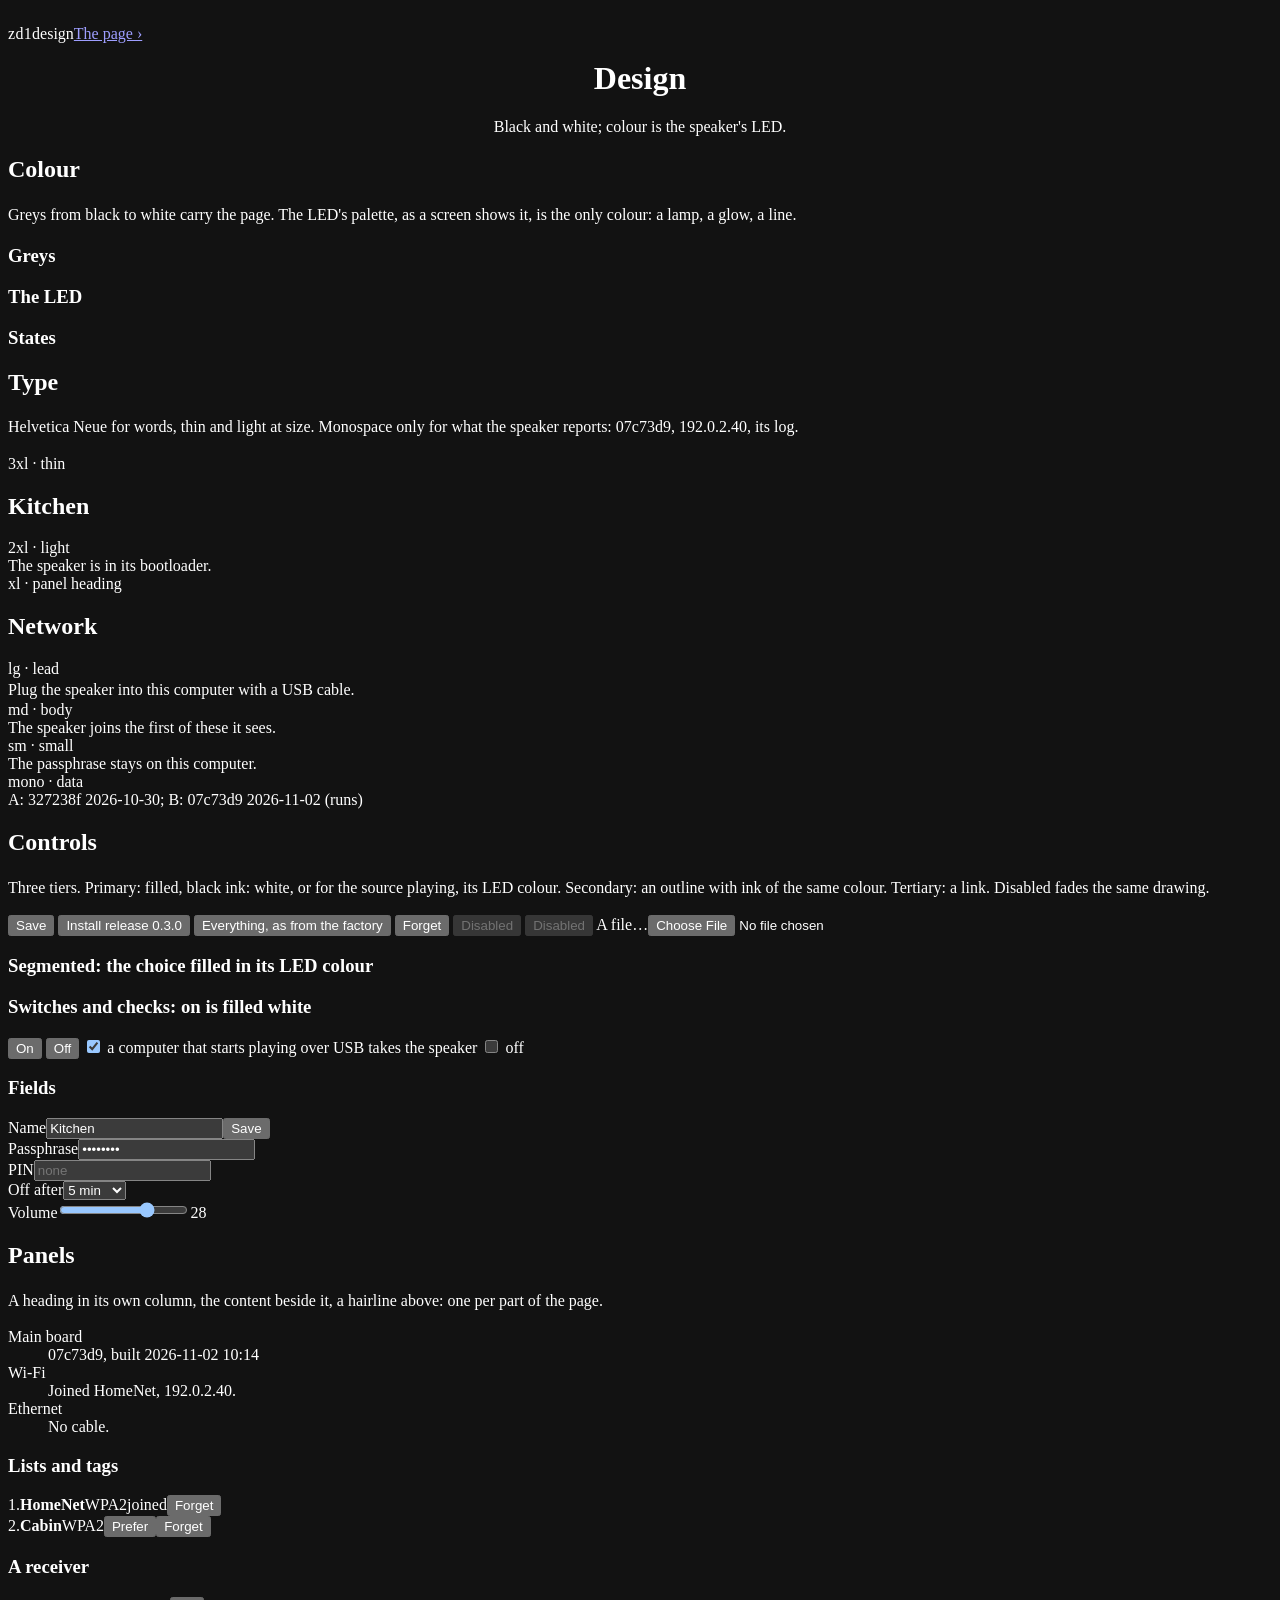
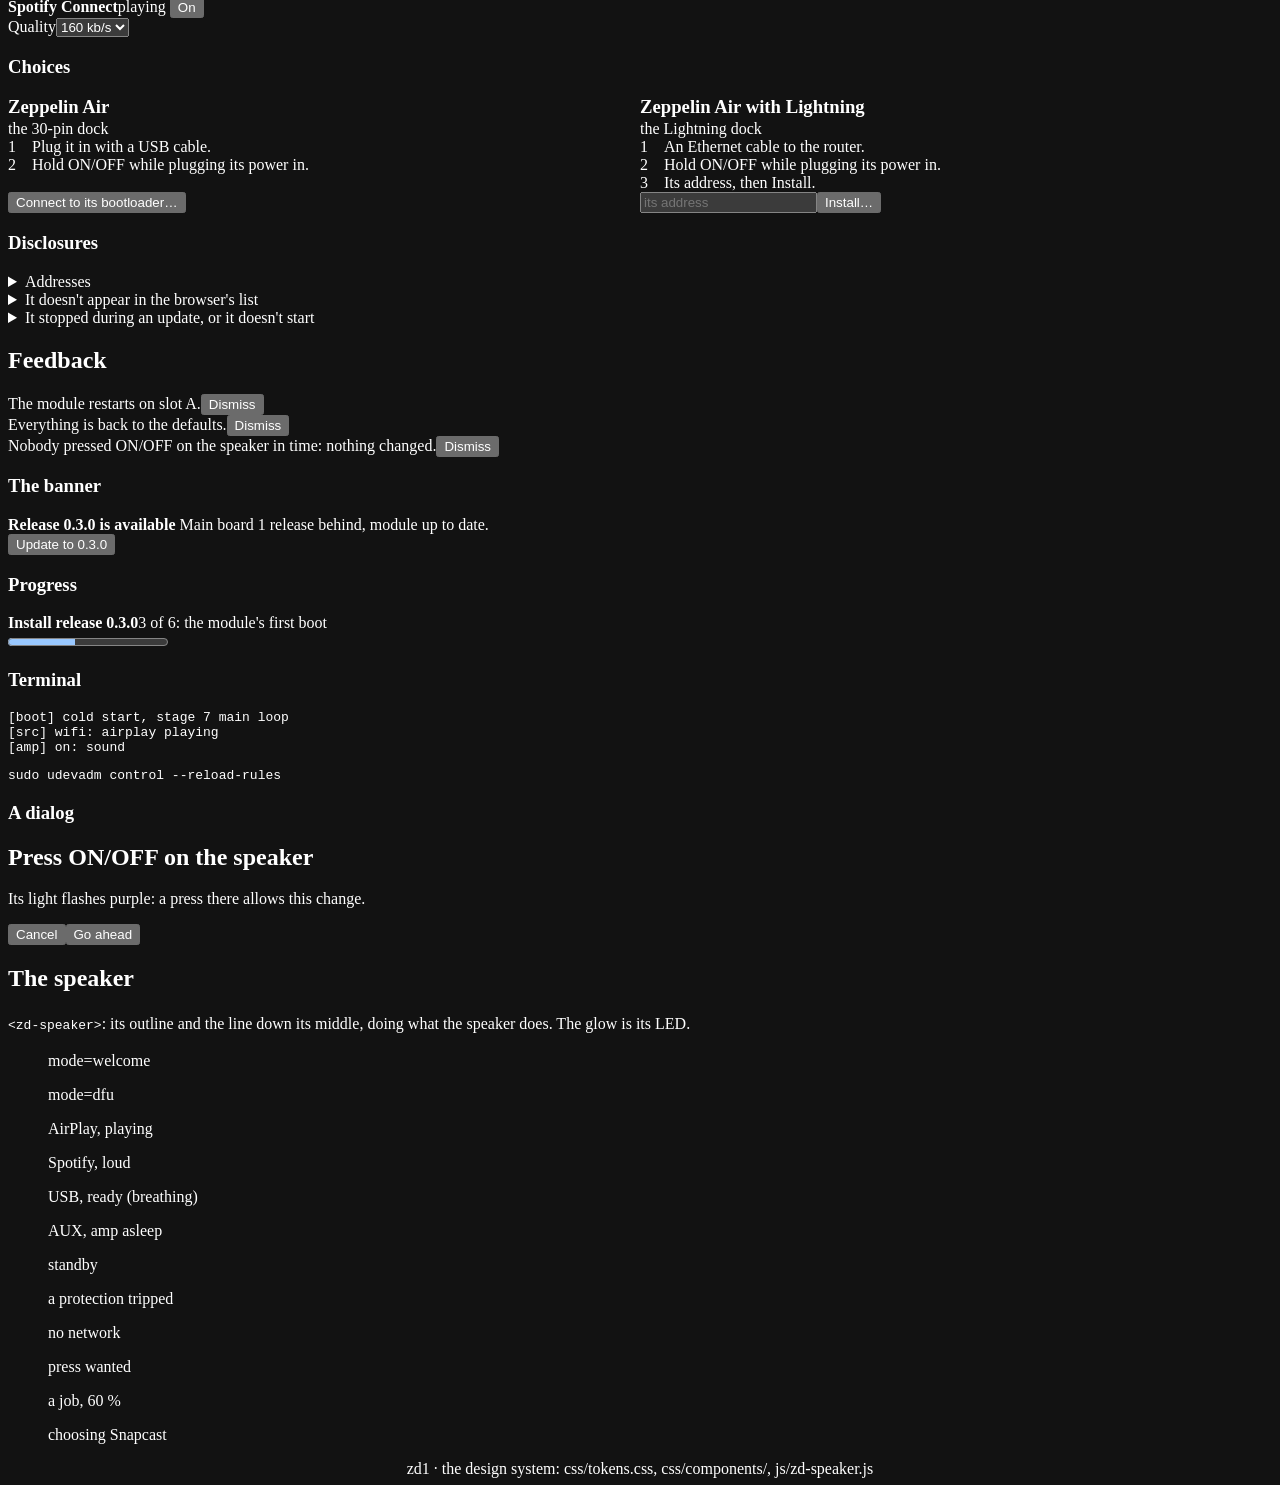
==== host/web/www/design.html @ 87a36440 "The page: Connect, Install by model and Help; the bootloader's action first Not connected, the page " ====
<!doctype html>
<html lang="en">
<head>
<meta charset="utf-8">
<link rel="icon" href="data:,"><!-- no icon: the browser asks for /favicon.ico otherwise, a 404 -->
<meta name="viewport" content="width=device-width, initial-scale=1">
<title>zd1 · design</title>
<meta name="color-scheme" content="dark">
<link rel="stylesheet" href="style.css">
<link rel="stylesheet" href="css/design.css">
<script type="module" src="js/design.js"></script>
</head>
<body>
<!-- The design system's catalogue (docs/web.md, "Design system"): every token and component, in each state, with no
     speaker needed. A change to the system is checked here first. -->
<nav class="nav">
  <span class="wordmark">zd1</span>
  <span class="nav-item">design</span>
  <span class="grow"></span>
  <a class="nav-link" href="index.html">The page ›</a>
</nav>

<header class="hero">
  <zd-speaker mode="welcome"></zd-speaker>
  <h1>Design</h1>
  <p class="status">Black and white; colour is the speaker's LED.</p>
</header>

<main>
  <section class="panel">
    <h2>Colour</h2>
    <div class="panel-body">
      <p class="lead">Greys from black to white carry the page. The LED's palette, as a screen shows it, is the only
         colour: a lamp, a glow, a line.</p>
      <h3>Greys</h3>
      <div class="swatches" data-tokens="grey-0 grey-50 grey-100 grey-150 grey-200 grey-250 grey-300 grey-400 grey-500 grey-600 grey-700 grey-800 grey-900 grey-1000"></div>
      <h3>The LED</h3>
      <div class="swatches lamps" data-tokens="led-red led-white led-usb led-aux led-ipod led-spotify led-snapcast led-green led-purple"></div>
      <h3>States</h3>
      <div class="swatches lamps" data-tokens="state-ok state-warn state-wait state-info"></div>
    </div>
  </section>

  <section class="panel">
    <h2>Type</h2>
    <div class="panel-body">
      <p class="lead">Helvetica Neue for words, thin and light at size. Monospace only for what the speaker reports:
         <span class="data">07c73d9</span>, <span class="data">192.0.2.40</span>, its log.</p>
      <div class="type-scale">
        <div><span class="small data">3xl · thin</span><h1>Kitchen</h1></div>
        <div><span class="small data">2xl · light</span><p style="font: var(--weight-light) var(--text-2xl) var(--font-sans); color: var(--text-strong); margin: 0">The speaker is in its bootloader.</p></div>
        <div><span class="small data">xl · panel heading</span><h2>Network</h2></div>
        <div><span class="small data">lg · lead</span><p class="lead" style="margin: 0">Plug the speaker into this computer with a USB cable.</p></div>
        <div><span class="small data">md · body</span><p style="margin: 0">The speaker joins the first of these it sees.</p></div>
        <div><span class="small data">sm · small</span><p class="small" style="margin: 0">The passphrase stays on this computer.</p></div>
        <div><span class="small data">mono · data</span><p class="data" style="margin: 0">A: 327238f 2026-10-30; B: 07c73d9 2026-11-02 (runs)</p></div>
      </div>
    </div>
  </section>

  <section class="panel">
    <h2>Controls</h2>
    <div class="panel-body">
      <p class="lead">Three tiers. Primary: filled, black ink: white, or for the source playing, its LED colour. Secondary: an outline
         with ink of the same colour. Tertiary: a link. Disabled fades the same drawing.</p>
      <div class="row">
        <button type="button">Save</button>
        <button type="button" class="primary">Install release 0.3.0</button>
        <button type="button" class="danger">Everything, as from the factory</button>
        <button type="button" class="quiet">Forget</button>
        <button type="button" disabled>Disabled</button>
        <button type="button" class="primary" disabled>Disabled</button>
        <label class="file button">A file…<input type="file"></label>
      </div>
      <h3>Segmented: the choice filled in its LED colour</h3>
      <div class="segmented" id="demo-sources"></div>
      <h3>Switches and checks: on is filled white</h3>
      <div class="row">
        <button type="button" class="switch" aria-pressed="true">On</button>
        <button type="button" class="switch" aria-pressed="false">Off</button>
        <label class="check"><input type="checkbox" checked> a computer that starts playing over USB takes the speaker</label>
        <label class="check"><input type="checkbox"> off</label>
      </div>
      <h3>Fields</h3>
      <div class="row"><label for="d-name">Name</label><input id="d-name" value="Kitchen"><button type="button">Save</button></div>
      <div class="row"><label for="d-pass">Passphrase</label><input id="d-pass" type="password" value="hunter22"></div>
      <div class="row"><label for="d-pin">PIN</label><input id="d-pin" class="short" placeholder="none"></div>
      <div class="row"><label for="d-sel">Off after</label><select id="d-sel"><option>5 min</option><option>10 min</option></select></div>
      <div class="row"><label for="d-vol">Volume</label><input id="d-vol" type="range" min="0" max="40" value="28"><output>28</output></div>
    </div>
  </section>

  <section class="panel">
    <h2>Panels</h2>
    <div class="panel-body">
      <p class="lead">A heading in its own column, the content beside it, a hairline above: one per part of the page.</p>
      <dl class="facts">
        <dt>Main board</dt><dd class="data">07c73d9, built 2026-11-02 10:14</dd>
        <dt>Wi-Fi</dt><dd><span class="ok">Joined HomeNet, 192.0.2.40.</span><span class="bars"><i class="on"></i><i class="on"></i><i class="on"></i><i></i></span></dd>
        <dt>Ethernet</dt><dd>No cable.</dd>
      </dl>
      <h3>Lists and tags</h3>
      <div class="list">
        <div class="row item"><span class="num">1.</span><strong>HomeNet</strong><span class="tag">WPA2</span><span class="tag ok">joined</span><span class="grow"></span><button type="button" class="quiet">Forget</button></div>
        <div class="row item"><span class="num">2.</span><strong>Cabin</strong><span class="tag">WPA2</span><span class="grow"></span><button type="button" class="quiet">Prefer</button><button type="button" class="quiet">Forget</button></div>
      </div>
      <h3>A receiver</h3>
      <div class="receiver">
        <div class="row"><strong>Spotify Connect</strong><span class="small ok">playing</span><span class="grow"></span>
          <button type="button" class="switch" aria-pressed="true">On</button></div>
        <div class="stack options"><div class="row"><label for="d-q">Quality</label><select id="d-q"><option>160 kb/s</option></select></div></div>
      </div>
      <h3>Choices</h3>
      <div class="choices">
        <article class="choice">
          <h3>Zeppelin Air</h3>
          <p class="small">the 30-pin dock</p>
          <ol class="steps"><li>Plug it in with a USB cable.</li><li>Hold ON/OFF while plugging its power in.</li></ol>
          <div class="row"><button type="button">Connect to its bootloader…</button></div>
        </article>
        <article class="choice">
          <h3>Zeppelin Air with Lightning</h3>
          <p class="small">the Lightning dock</p>
          <ol class="steps"><li>An Ethernet cable to the router.</li><li>Hold ON/OFF while plugging its power in.</li><li>Its address, then Install.</li></ol>
          <div class="row"><input class="grow" placeholder="its address" aria-label="Its address"><button type="button">Install…</button></div>
        </article>
      </div>
      <h3>Disclosures</h3>
      <details><summary>Addresses</summary><p class="small">What it shows.</p></details>
      <details class="triage"><summary>It doesn't appear in the browser's list</summary><p>Use a USB cable that carries data.</p></details>
      <details class="triage"><summary>It stopped during an update, or it doesn't start</summary><p>It waits in its bootloader.</p></details>
    </div>
  </section>

  <section class="panel">
    <h2>Feedback</h2>
    <div class="panel-body">
      <div class="stack" style="gap: var(--space-2)">
        <div class="notice"><span>The module restarts on slot A.</span><span class="grow"></span><button type="button" class="quiet">Dismiss</button></div>
        <div class="notice ok"><span>Everything is back to the defaults.</span><span class="grow"></span><button type="button" class="quiet">Dismiss</button></div>
        <div class="notice warn"><span>Nobody pressed ON/OFF on the speaker in time: nothing changed.</span><span class="grow"></span><button type="button" class="quiet">Dismiss</button></div>
      </div>
      <h3>The banner</h3>
      <section class="banner"><i class="lamp on"></i><div class="banner-text"><strong>Release 0.3.0 is available</strong>
        <span class="small">Main board 1 release behind, module up to date.</span></div>
        <button type="button" class="primary">Update to 0.3.0</button></section>
      <h3>Progress</h3>
      <div class="row"><strong>Install release 0.3.0</strong><span class="small">3 of 6: the module's first boot</span></div>
      <progress max="1" value="0.42"></progress>
      <h3>Terminal</h3>
      <pre class="log">[boot] cold start, stage 7 main loop
[src] wifi: airplay playing
[amp] on: sound</pre>
      <pre class="copy">sudo udevadm control --reload-rules</pre>
      <h3>A dialog</h3>
      <div class="dialog-demo">
        <h2><i class="lamp on press-lamp"></i>Press ON/OFF on the speaker</h2>
        <p>Its light flashes purple: a press there allows this change.</p>
        <div class="row"><span class="grow"></span><button type="button" class="quiet">Cancel</button><button type="button" class="primary">Go ahead</button></div>
      </div>
    </div>
  </section>

  <section class="panel">
    <h2>The speaker</h2>
    <div class="panel-body">
      <p class="lead"><code>&lt;zd-speaker&gt;</code>: its outline and the line down its middle, doing what the speaker
         does. The glow is its LED.</p>
      <div class="speakers">
        <figure><zd-speaker mode="welcome" flat></zd-speaker><figcaption>mode=welcome</figcaption></figure>
        <figure><zd-speaker mode="dfu" flat></zd-speaker><figcaption>mode=dfu</figcaption></figure>
        <figure><zd-speaker mode="app" led="white" look="playing" vol="0.45" flat></zd-speaker><figcaption>AirPlay, playing</figcaption></figure>
        <figure><zd-speaker mode="app" led="spotify" look="playing" vol="0.9" flat></zd-speaker><figcaption>Spotify, loud</figcaption></figure>
        <figure><zd-speaker mode="app" led="usb" look="ready" flat></zd-speaker><figcaption>USB, ready (breathing)</figcaption></figure>
        <figure><zd-speaker mode="app" led="aux" look="asleep" flat></zd-speaker><figcaption>AUX, amp asleep</figcaption></figure>
        <figure><zd-speaker mode="app" led="red" look="standby" flat></zd-speaker><figcaption>standby</figcaption></figure>
        <figure><zd-speaker mode="app" led="red" look="error" flat></zd-speaker><figcaption>a protection tripped</figcaption></figure>
        <figure><zd-speaker mode="app" led="white" look="nonet" flat></zd-speaker><figcaption>no network</figcaption></figure>
        <figure><zd-speaker mode="app" led="white" look="ready" press flat></zd-speaker><figcaption>press wanted</figcaption></figure>
        <figure><zd-speaker mode="dfu" progress="0.6" flat></zd-speaker><figcaption>a job, 60 %</figcaption></figure>
        <figure><zd-speaker mode="app" led="snapcast" look="choosing" flat></zd-speaker><figcaption>choosing Snapcast</figcaption></figure>
      </div>
    </div>
  </section>
</main>
<footer class="footer">zd1 · the design system: <span class="data">css/tokens.css</span>, <span class="data">css/components/</span>, <span class="data">js/zd-speaker.js</span></footer>
</body>
</html>
---- host/web/www/style.css ----
/* The page's styles: the design system (docs/web.md, "Design system"), in cascade layers so that order, not
 * specificity, decides: tokens < base < layout < components < page. design.html shows every component. */
@layer tokens, base, layout, components, page;

@import url("css/tokens.css") layer(tokens);
@import url("css/base.css") layer(base);
@import url("css/layout.css") layer(layout);
@import url("css/components/lamp.css") layer(components);
@import url("css/components/button.css") layer(components);
@import url("css/components/segmented.css") layer(components);
@import url("css/components/switch.css") layer(components);
@import url("css/components/field.css") layer(components);
@import url("css/components/slider.css") layer(components);
@import url("css/components/panel.css") layer(components);
@import url("css/components/list.css") layer(components);
@import url("css/components/tag.css") layer(components);
@import url("css/components/notice.css") layer(components);
@import url("css/components/banner.css") layer(components);
@import url("css/components/choice.css") layer(components);
@import url("css/components/progress.css") layer(components);
@import url("css/components/dialog.css") layer(components);
@import url("css/components/terminal.css") layer(components);
@import url("css/components/disclosure.css") layer(components);
@import url("css/page.css") layer(page);
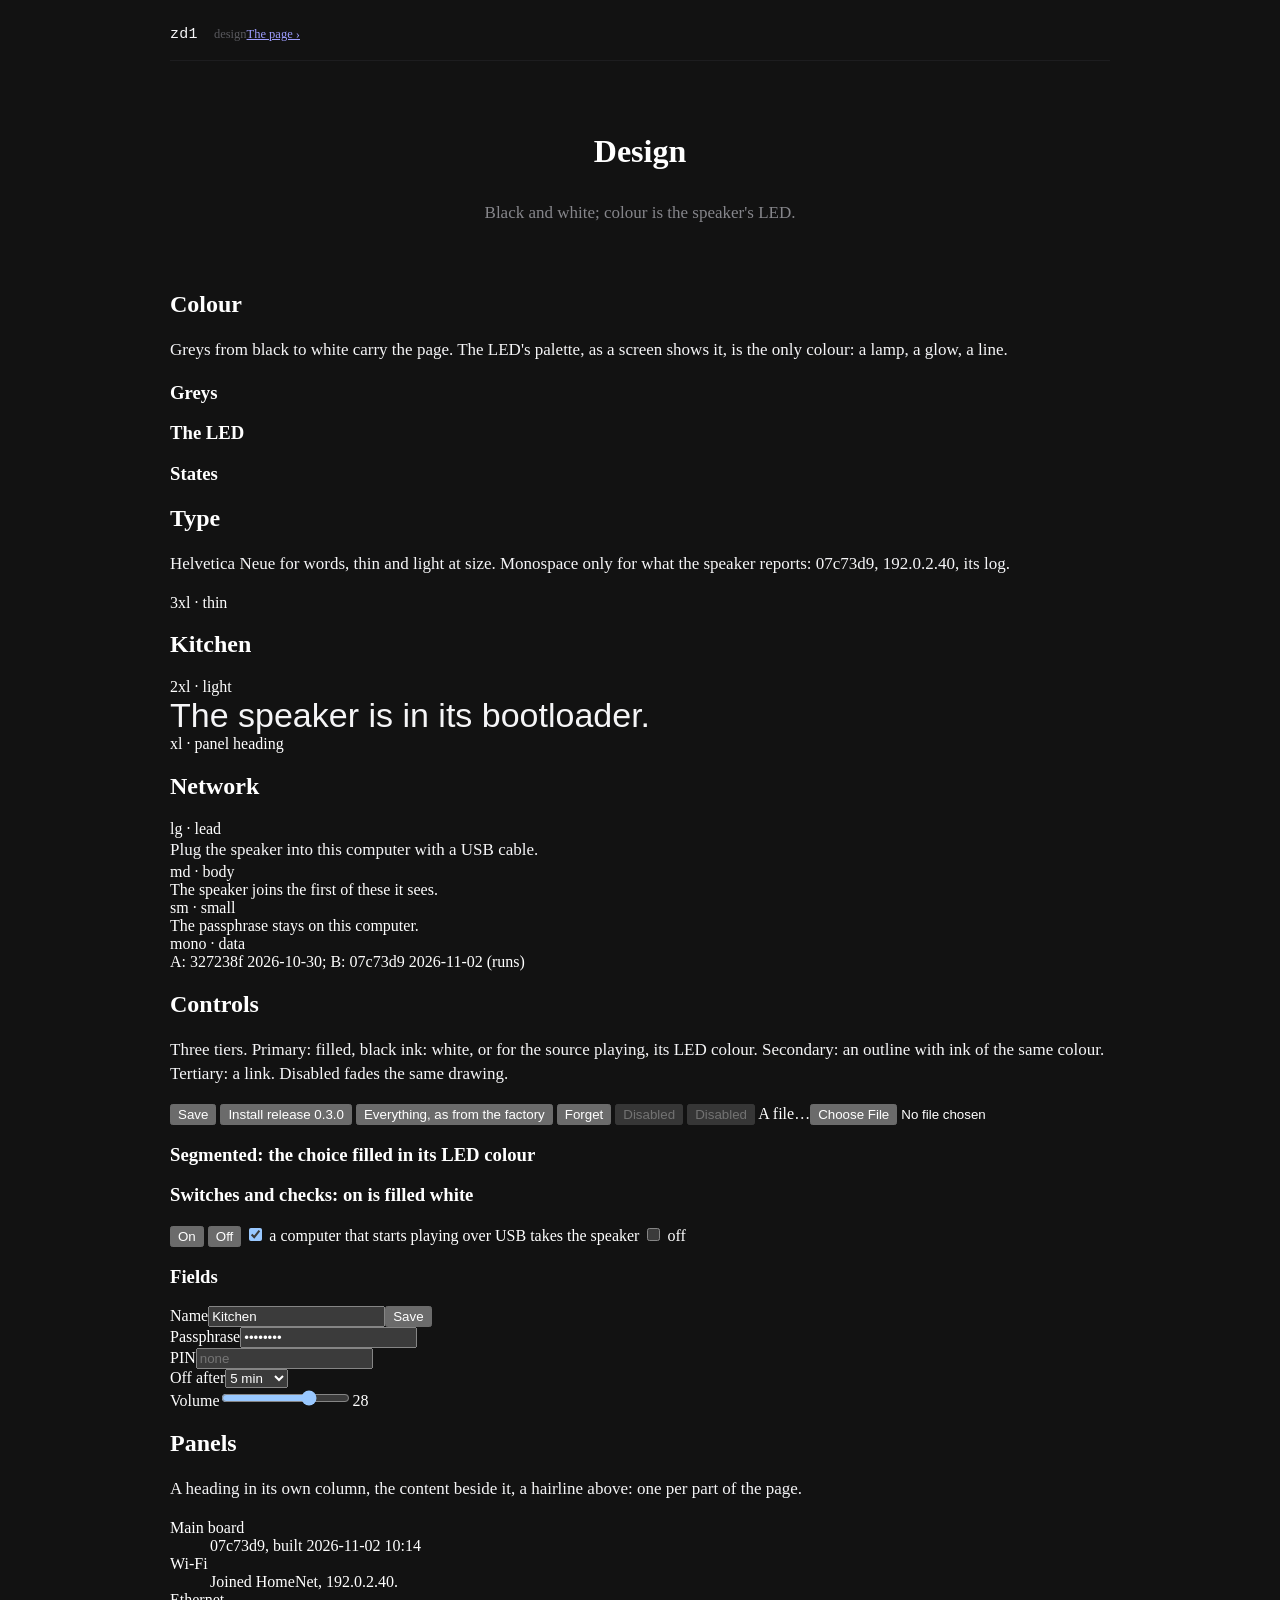
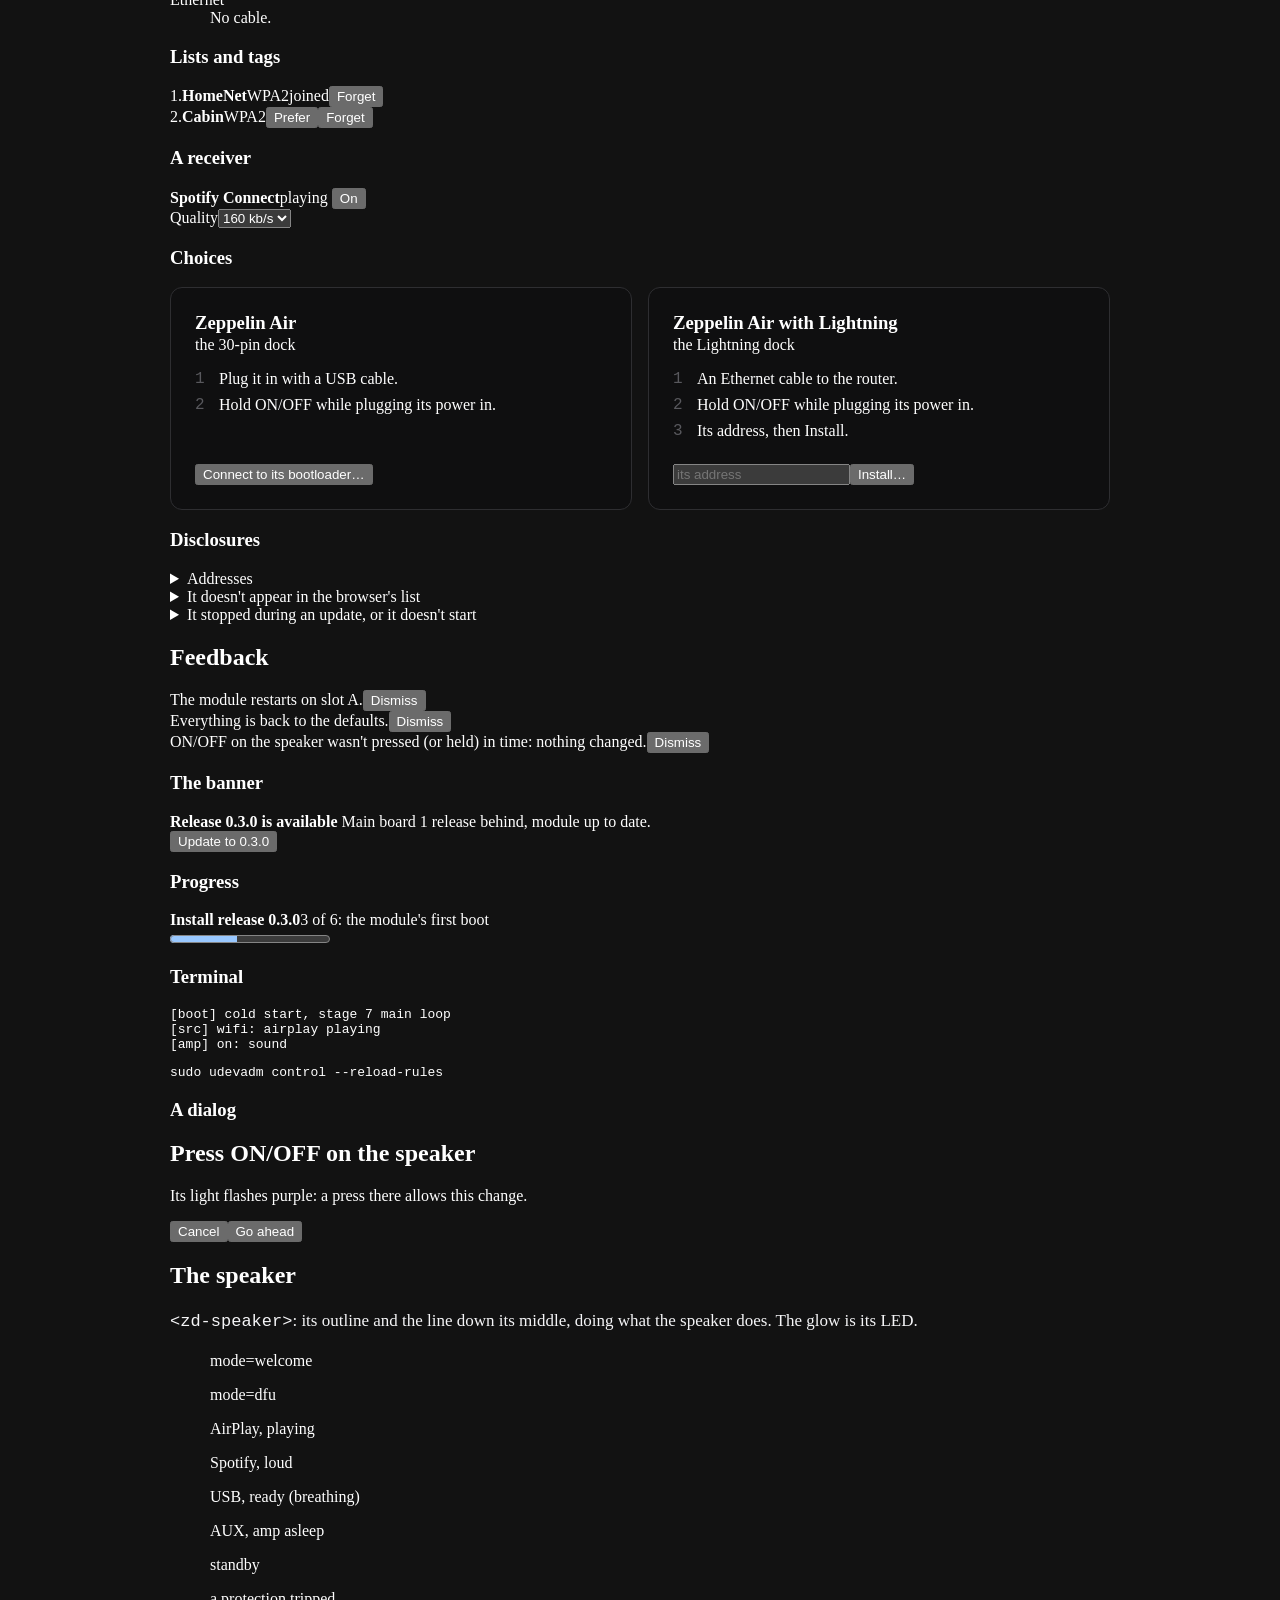
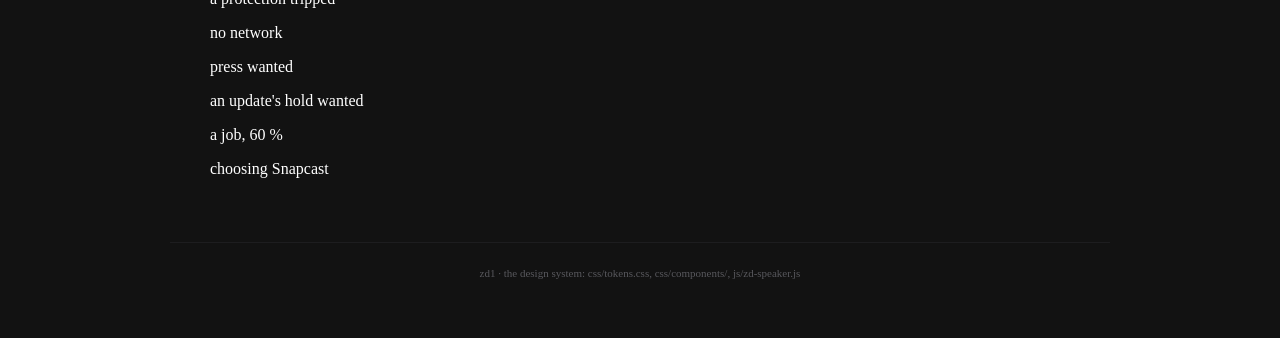
==== commit f7c3397e: "The page says when ON/OFF is held, not pressed, and until when Pairing over the network and a networ" ====
--- a/host/web/www/design.html
+++ b/host/web/www/design.html
@@ -138,7 +138,7 @@
       <div class="stack" style="gap: var(--space-2)">
         <div class="notice"><span>The module restarts on slot A.</span><span class="grow"></span><button type="button" class="quiet">Dismiss</button></div>
         <div class="notice ok"><span>Everything is back to the defaults.</span><span class="grow"></span><button type="button" class="quiet">Dismiss</button></div>
-        <div class="notice warn"><span>Nobody pressed ON/OFF on the speaker in time: nothing changed.</span><span class="grow"></span><button type="button" class="quiet">Dismiss</button></div>
+        <div class="notice warn"><span>ON/OFF on the speaker wasn't pressed (or held) in time: nothing changed.</span><span class="grow"></span><button type="button" class="quiet">Dismiss</button></div>
       </div>
       <h3>The banner</h3>
       <section class="banner"><i class="lamp on"></i><div class="banner-text"><strong>Release 0.3.0 is available</strong>
@@ -177,6 +177,7 @@
         <figure><zd-speaker mode="app" led="red" look="error" flat></zd-speaker><figcaption>a protection tripped</figcaption></figure>
         <figure><zd-speaker mode="app" led="white" look="nonet" flat></zd-speaker><figcaption>no network</figcaption></figure>
         <figure><zd-speaker mode="app" led="white" look="ready" press flat></zd-speaker><figcaption>press wanted</figcaption></figure>
+        <figure><zd-speaker mode="app" led="white" look="ready" press="amber" flat></zd-speaker><figcaption>an update's hold wanted</figcaption></figure>
         <figure><zd-speaker mode="dfu" progress="0.6" flat></zd-speaker><figcaption>a job, 60 %</figcaption></figure>
         <figure><zd-speaker mode="app" led="snapcast" look="choosing" flat></zd-speaker><figcaption>choosing Snapcast</figcaption></figure>
       </div>
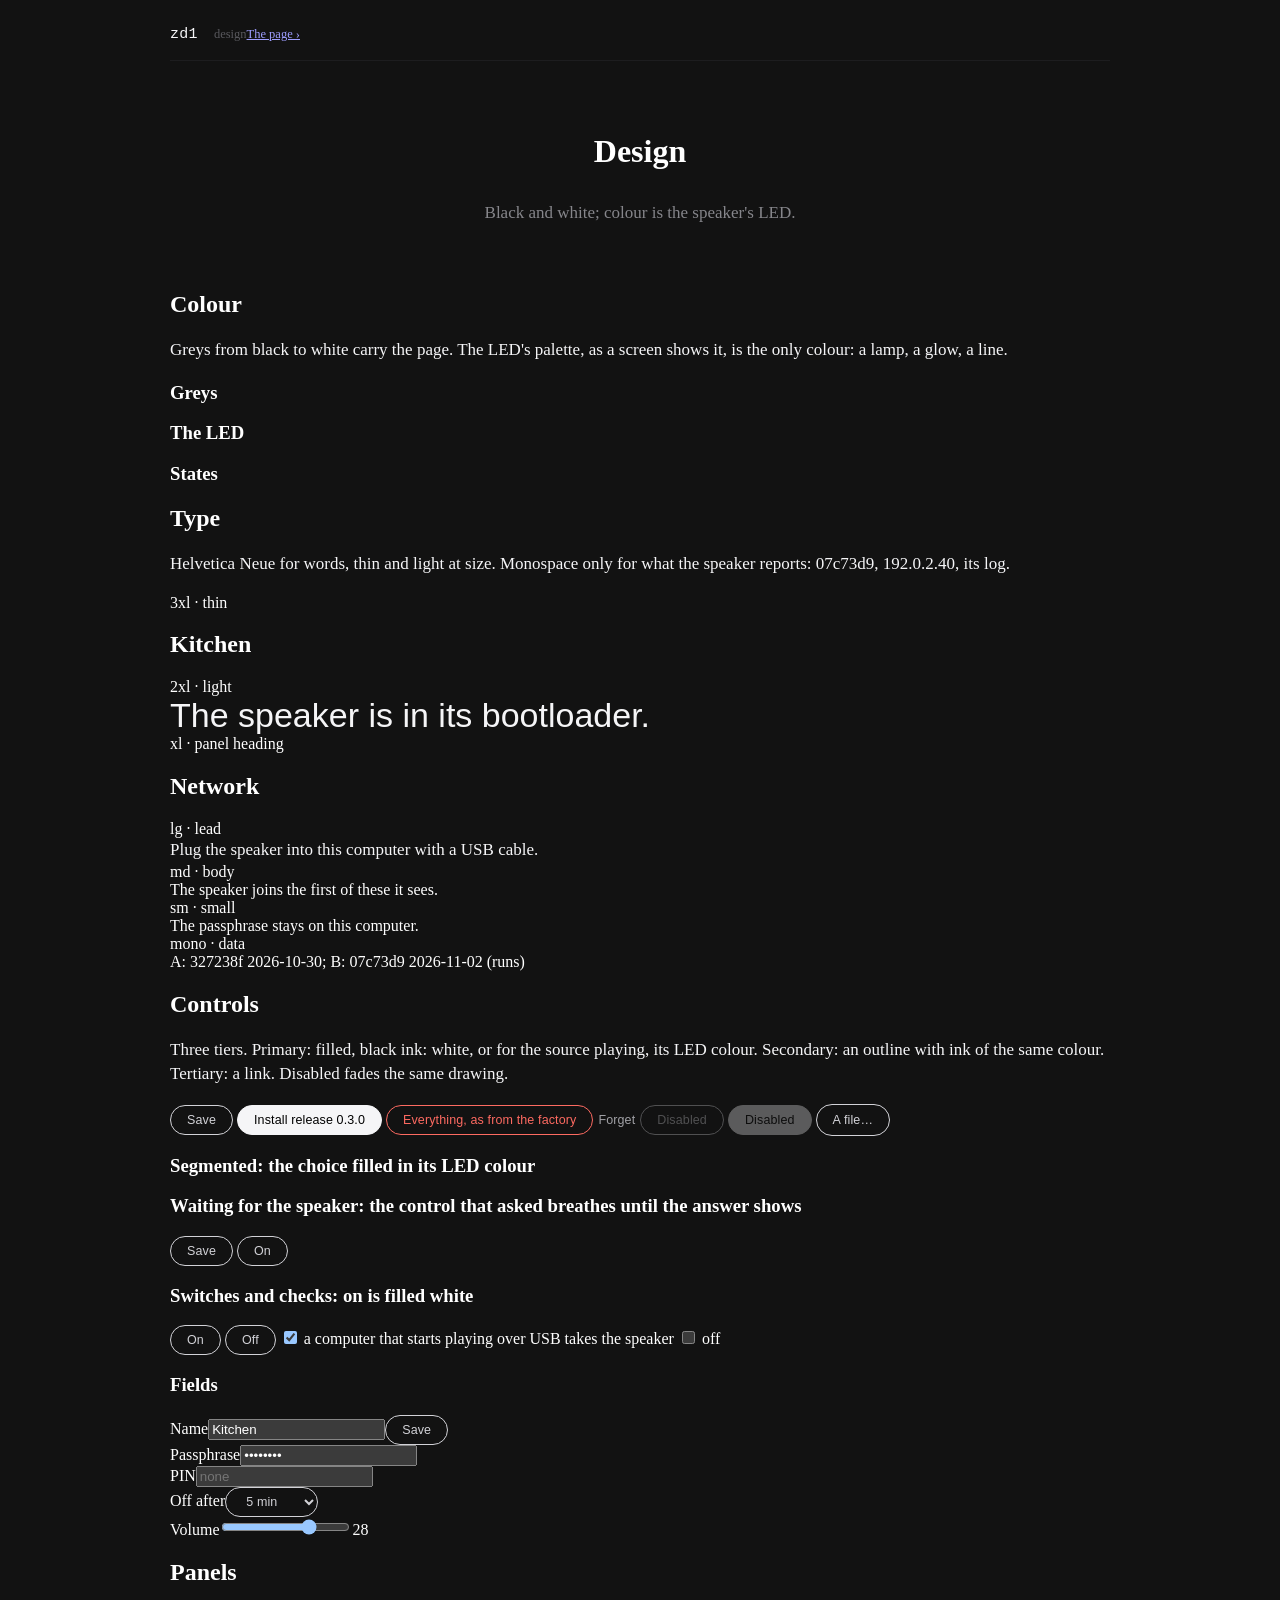
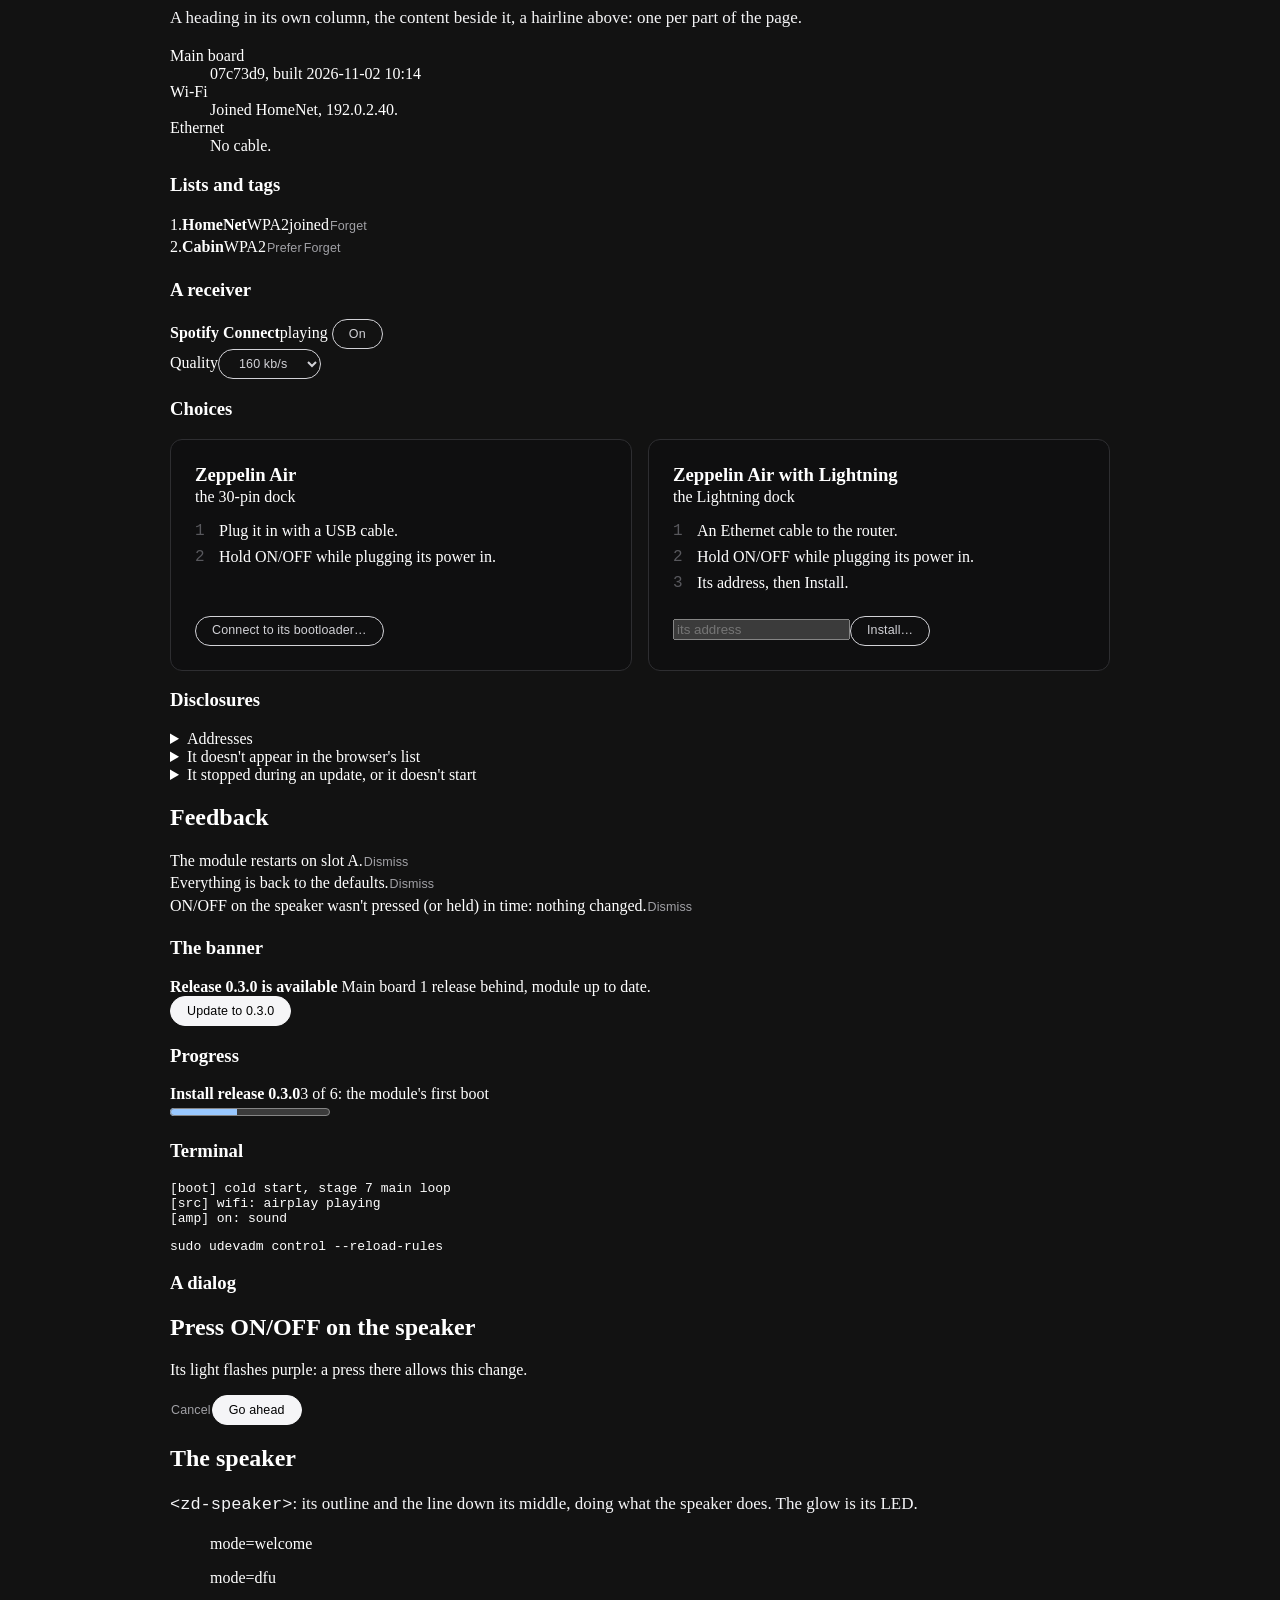
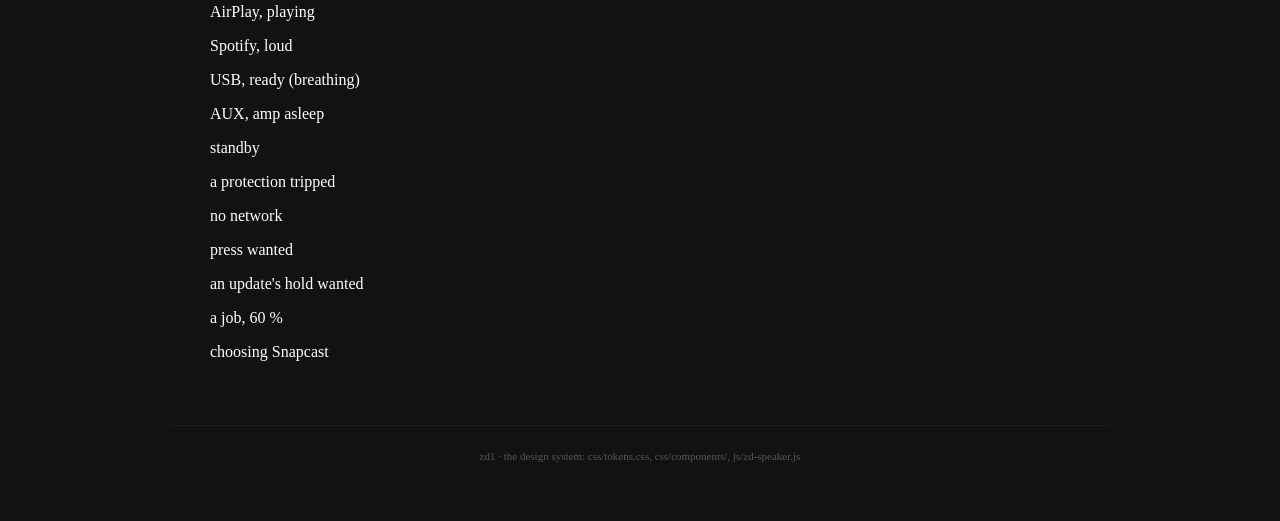
==== commit a254111a: "The page: an operation shows until the speaker's answer is drawn Every change waited for its reply w" ====
--- a/host/web/www/design.html
+++ b/host/web/www/design.html
@@ -74,6 +74,11 @@
       </div>
       <h3>Segmented: the choice filled in its LED colour</h3>
       <div class="segmented" id="demo-sources"></div>
+      <h3>Waiting for the speaker: the control that asked breathes until the answer shows</h3>
+      <div class="row waiting">
+        <button type="button" aria-busy="true">Save</button>
+        <button type="button" class="switch" aria-pressed="true" aria-busy="true">On</button>
+      </div>
       <h3>Switches and checks: on is filled white</h3>
       <div class="row">
         <button type="button" class="switch" aria-pressed="true">On</button>
